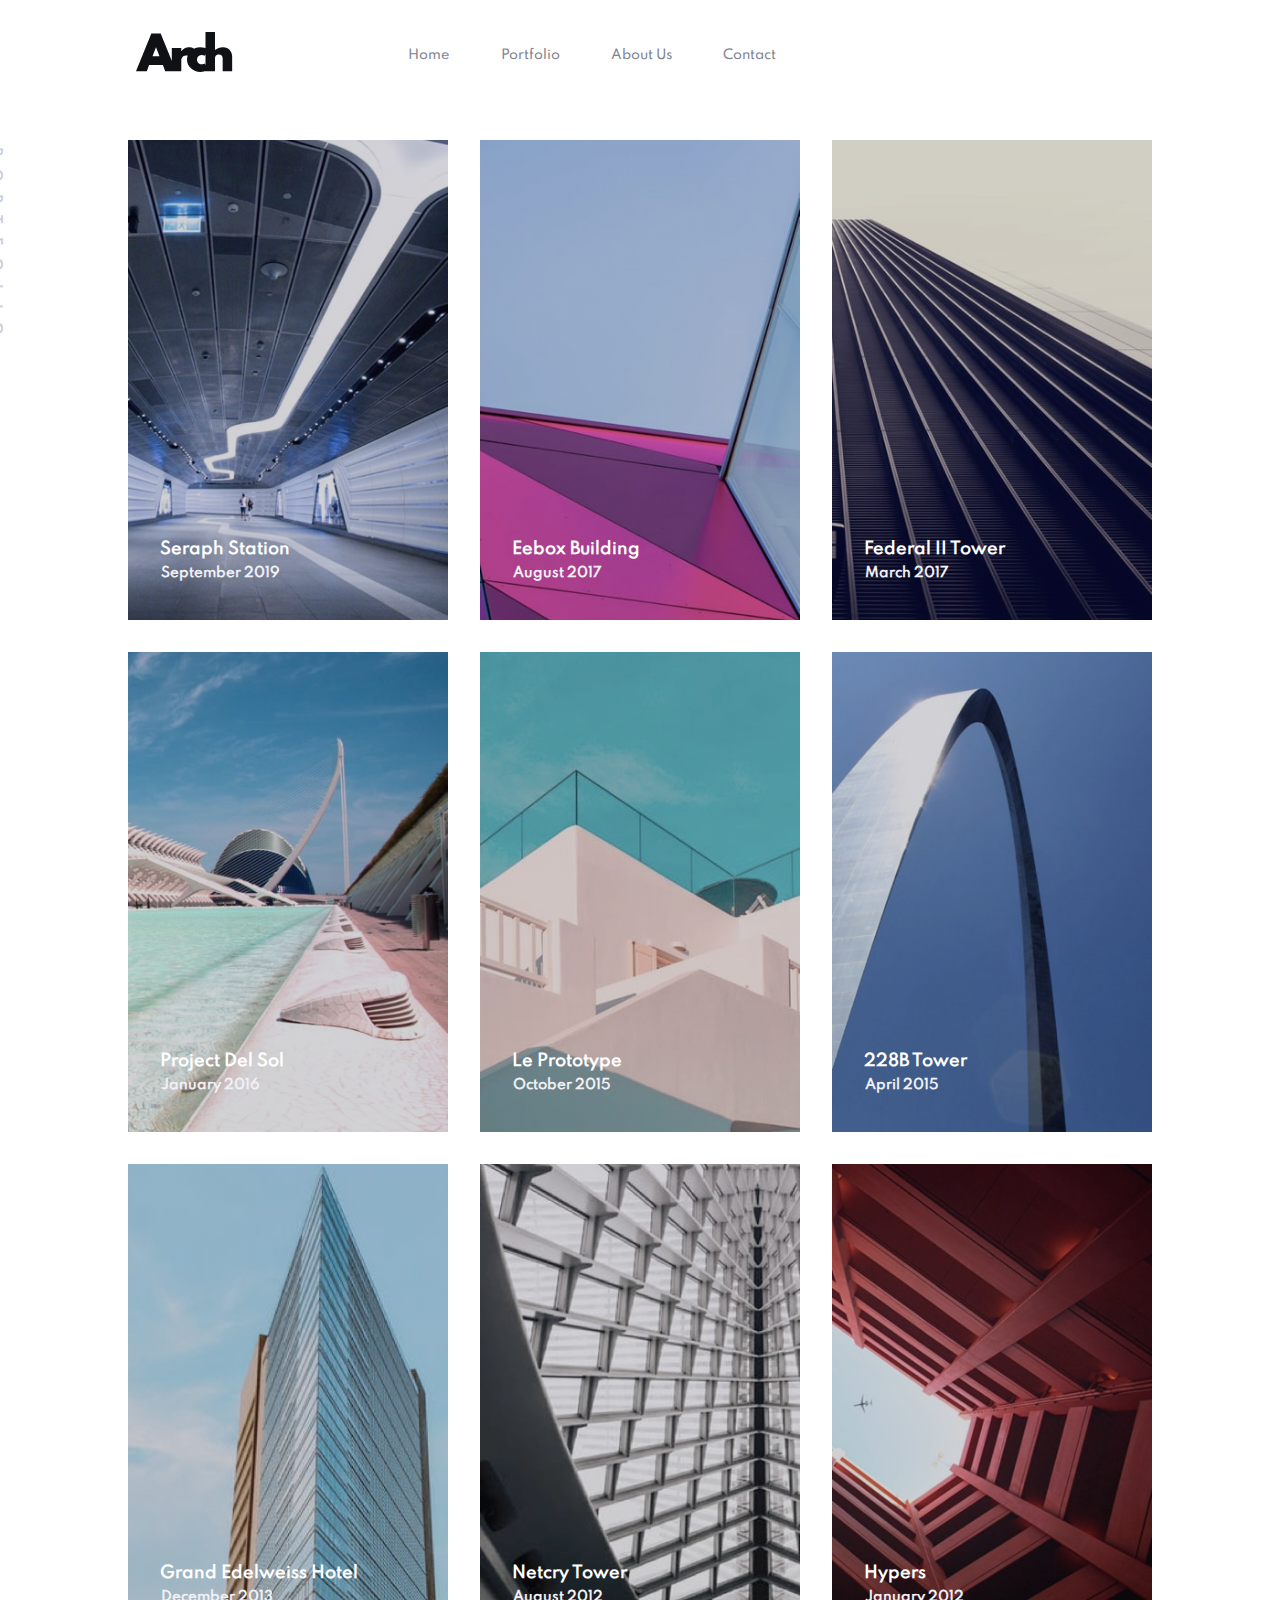
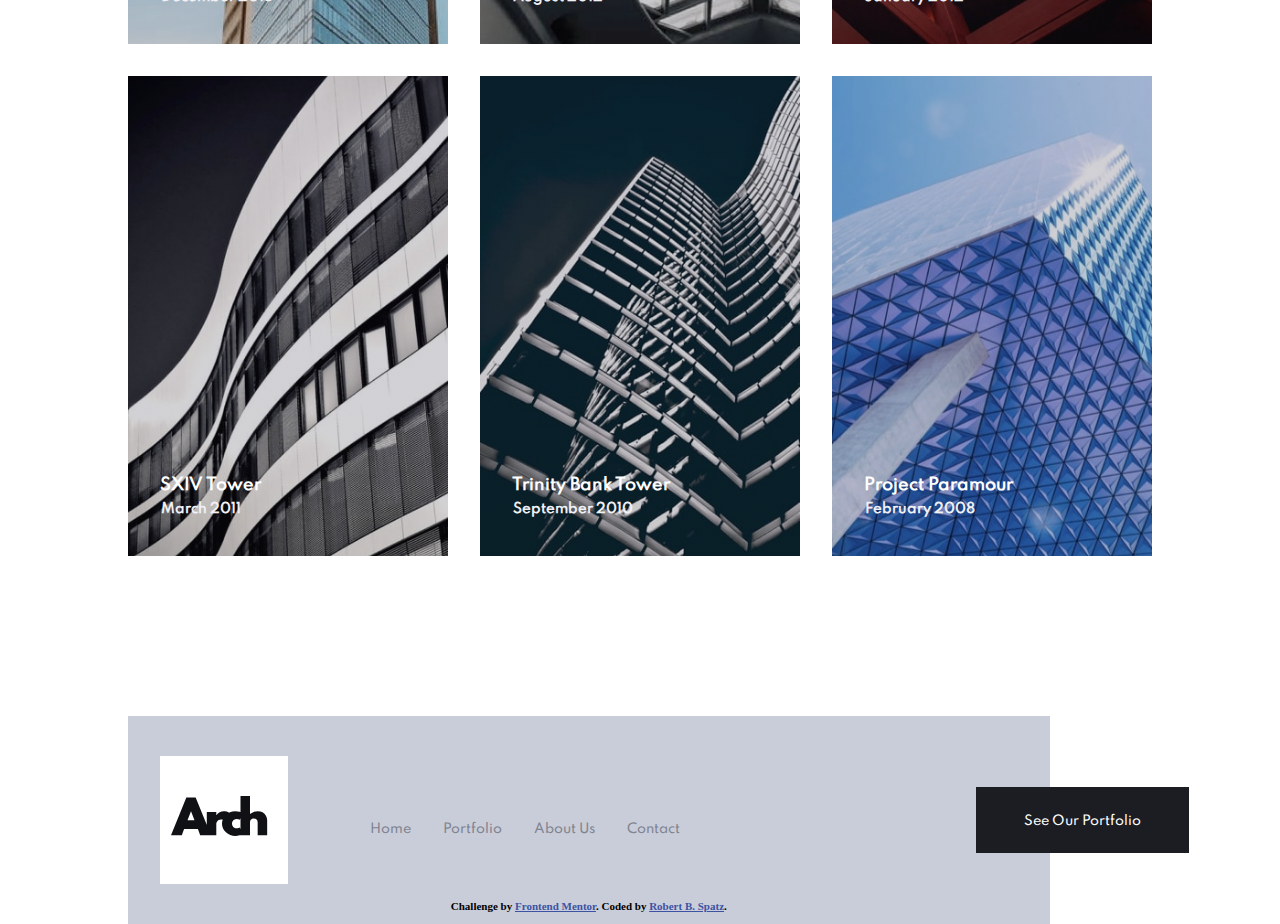
==== portfolio.html @ 7e360971 "add portfolio.html" ====
<!DOCTYPE html>
<html lang="en">
  <head>
    <meta charset="UTF-8" />
    <meta name="viewport" content="width=device-width, initial-scale=1.0" />
    <link rel="stylesheet" href="css/style.css" />
    <link
      rel="icon"
      type="image/png"
      sizes="32x32"
      href="./assets/favicon-32x32.png"
    />
    
    <title>Frontend Mentor | Arch Studio Website Challenge</title>
  </head>
  <body>
    <div class="container">
      <div class="flex">

        <navigation class="main-nav" id="main-nav">
          <div class="nav-header">         
  
            <img src="assets/logo.svg" />

            <button class="hamburger" id="hamburger">
              <img class= "close" 
              src="assets/icons/icon-hamburger.svg" alt="open" />
              <img class="open" src="./assets/icons/icon-close.svg" alt="close" />
            </button>
          </div>

          <ul class="show" id="menu">
            <li><a href="index.html">Home</a></li>
            <li><a href="portfolio.html">Portfolio</a></li>
            <li><a href="#">About Us</a></li>
            <li><a href="#">Contact</a></li>
          </ul>        
      </div>
      <!-- END Flex -->
    </div>
    <!-- END Container -->
  </navigation>

      <!-- END Flex -->
    </div>
    <!-- END Container -->

    <div class="rotate-portfolio">
      <h4>Portfolio</h4>
    </div> 
    
    <!-- Positioned vertically on left side -->
    <section class="portfolio-section-1">
      <div class="container">
        <div class="flex">
          <div class="portfolio-card-1">
            <h4>Seraph Station</h4>
            <h5>September 2019</h5>
          </div>
          <div class="portfolio-card-2">
            <h4>Eebox Building</h4>
            <h5>August 2017</h5>
          </div>
          <div class="portfolio-card-3">
            <h4>Federal II Tower</h4>
            <h5>March 2017</h5>
          </div>
        </div>
        <!-- END Flex -->
      </div>
      <!-- END Container -->
    </section>
    <!-- END Portfolio Section 1 -->
    <section class="portfolio-section-2">
      <div class="container">
        <div class="flex">
          <div class="portfolio-card-4">
            <h4>Project Del Sol</h4>
            <h5>January 2016</h5>
          </div>
          <div class="portfolio-card-5">
            <h4>Le Prototype</h4>
            <h5>October 2015</h5>
          </div>
          <div class="portfolio-card-6">
            <h4>228B Tower</h4>
            <h5>April 2015</h5>
          </div>
        </div>
        <!-- END Flex -->
      </div>
      <!-- END Container -->
    </section>
    <!-- END Portfolio Section 2 -->

    <section class="portfolio-section-3">
      <div class="container">
        <div class="flex">
          <div class="portfolio-card-7">
            <h4>Grand Edelweiss Hotel</h4>
            <h5>December 2013</h5>
          </div>
          <div class="portfolio-card-8">
            <h4>Netcry Tower</h4>
            <h5>August 2012</h5>
          </div>
          <div class="portfolio-card-9">
            <h4>Hypers</h4>
            <h5>January 2012</h5>
          </div>
        </div>
        <!-- END Flex -->
      </div>
      <!-- END Container -->
    </section>
    <!-- END Portfolio Section 3 -->

    <section class="portfolio-section-4">
      <div class="container">
        <div class="flex">
          <div class="portfolio-card-10">
            <h4>SXIV Tower</h4>
            <h5>March 2011</h5>
          </div>
          <div class="portfolio-card-11">
            <h4>Trinity Bank Tower</h4>
            <h5>September 2010</h5>
          </div>
          <div class="portfolio-card-12">
            <h4>Project Paramour</h4>
            <h5>February 2008</h5>
          </div>
        </div>
        <!-- END Flex -->
      </div>
      <!-- END Container -->
    </section>
    <!-- END Portfolio Section 4 -->

    <footer class="footer-portfolio">
      <div class="container">
        <div class="flex">
          
          <navigation class="footer-portfolio-nav">
            <div class="logo">
              <img src="assets/logo.svg" />
            </div>

            <ul>
              <li><a href="index.html">Home</a></li>
              <li><a href="portfolio.html">Portfolio</a></li>
              <li><a href="#">About Us</a></li>
              <li><a href="#">Contact</a></li>
            </ul>

            <div class="portfolio-btn">
              <a href="portfolio.html">See Our Portfolio</a>
            </div>
          </navigation>
        </div>
      </div>

      <div class="attribution">
        <h4>Challenge by <a href="https://www.frontendmentor.io?ref=challenge" target="_blank"
          >Frontend Mentor</a>. Coded by <a href="https://www.linkedin.com/in/robertbspatz/" target="_blank"
          >Robert B. Spatz</a>.</h4>
      </div>

    </footer>

    <script src="js/script.js"></script>
  </body>
</html>
---- css/style.css ----
* {
  box-sizing: border-box;
  margin: 0;
  padding: 0;
}

:root {
  --very-dark-blue: hsl(225, 13%, 12%);
  --dark-grey: hsl(226, 6%, 40%);
  --medium-grey: hsl(223, 7%, 53%);
  --light-grey: hsl(225, 17%, 82%);
  --very-light-grey: hsl(230, 21%, 95%);
  --red: hsl(0, 68%, 61%);
}

/* Fonts */
@font-face {
  font-family: 'Spartan-Medium';
  src: url('../fonts/Spartan/Spartan-Medium.ttf');
  format: 'true-type';
}

@font-face {
  font-family: 'Spartan-Bold';
  src: url('../fonts/Spartan/Spartan-Bold.ttf');
  format: 'true-type';
}

/* Base Styles */
h1 {
  font-family: 'Spartan-Medium';
  color: #fff;
  font-size: 3.5em;
  letter-spacing: -0.075rem;
}

h2 {
  font-family: 'Spartan-Bold';
}

h3 {
  font-family: 'Spartan-Medium';
  font-size: 2.5em;
}

p {
  font-family: 'Spartan-Medium';
  font-size: 0.8rem;
  line-height: 1.5em;
}

/* Container */

/* Flex */
.flex {
  display: flex;
  align-items: center;
  justify-content: space-between;
}

/* Navigation */
.main-nav {
  display: flex;
  align-items: center;
  background-color: #fff;
  justify-content: space-between;
  width: 50%;
  margin: 2em 0 1em 8.5em;
}

.main-nav ul {
  display: flex;
}

.main-nav li {
  list-style-type: none;
}

.main-nav a {
  font-family: 'Spartan-Medium';
  font-size: 0.8em;
  text-decoration: none;
  color: var(--medium-grey);
  margin-left: 4em;
}

li a:hover {
  color: var(--very-dark-blue);
  transition: 0.5s ease;
}

.hamburger {
  display: none;
}

/* Rotate */
.rotate {
  transform: rotate(90deg);
  z-index: 100;
  position: absolute;
  top: 11em;
  left: 1em;
}

.rotate-portfolio {
  transform: rotate(90deg);
  z-index: 100;
  position: absolute;
  top: 15em;
  right: 74em;
}

.rotate h4,
.rotate-portfolio h4 {
  font-family: 'Spartan-Medium';
  font-size: 0.8em;
  letter-spacing: 1em;
  text-transform: uppercase;
  color: var(--light-grey);
}

/* Header */
/* forward & Back buttons */
.header {
  margin: 2em 0 2em 1em;
  height: 120vh;
  width: 80%;
}

.header p {
  color: #fff;
}

.header-1 {
  display: none;
}

img {
  filter: brightness(60%);
}

.Back,
.forward {
  cursor: pointer;
  position: absolute;
  top: 48%;
  width: auto;
  margin-top: 1em;
  padding: 17px;
  background-color: rgba(0, 0, 0, 0.8);
  color: grey;
  font-weight: bold;
  font-size: 19px;
  transition: 0.5s ease;
  border-radius: 0 5px 5px 0;
  user-select: none;
}

/* Place the "forward button" to the right */
.forward {
  right: 0;
  border-radius: 4px 0 0 4px;
}

.Back {
  right: 67.5em;
}

/* Slideshow container */
.slideshow-container {
  height: 60vh;
  margin: 0 0 0 6.5em;
}

.Containers {
  width: 70%;
  height: 60vh;
  display: block;
}

/* forward & Back buttons */
.Back,
.forward {
  cursor: pointer;
  position: absolute;
  top: 48%;
  width: 3%;
  margin-top: 23px;
  padding: 17px;
  color: var(--very-light-grey);
  font-weight: bold;
  font-size: 19px;
  transition: 0.4s ease;
  border-radius: 0 5px 5px 0;
  user-select: none;
}

/* Place the "forward button" to the right */
.forward {
  right: 1em;
  border-radius: 4px 0 0 4px;
}

/*when the user hovers,add a black background with some little opacity */
.Back:hover,
.forward:hover {
  background-color: rgba(0, 0, 0, 0.8);
  color: var(--medium-grey);
}

/* Caption Info */
.Info {
  color: #e3e3e3;
  font-size: 16px;
  padding: 10px 14px;
  position: absolute;
  bottom: 8em;
  left: 18em;
  text-align: left;
  padding: 8em 0 0 10em;
  width: 32%;
  margin: 0 0 0 2em;
  padding: 0;
}

.Info h1 {
  font-size: 4.25em;
}

/* Faint animation */
.fade {
  -webkit-animation-name: fade;
  -webkit-animation-duration: 1.4s;
  animation-name: fade;
  animation-duration: 1.4s;
}

@-webkit-keyframes fade {
  from {
    opacity: 0.5;
  }
  to {
    opacity: 2;
  }
}

@keyframes fade {
  from {
    opacity: 0.5;
  }
  to {
    opacity: 2;
  }
}

.portfolio-btn-header {
  background: var(--very-dark-blue);
  padding: 1em 2em;
  display: inline-block;
  margin: 3rem 0 0 0;
}

.portfolio-btn-header a {
  font-family: 'Spartan-Medium';
  font-size: 0.8em;
  color: #fff;
  text-decoration: none;
}

.portfolio-btn-header:hover,
.about-btn:hover,
.featured-btn:hover,
.portfolio-btn:hover {
  background-color: var(--dark-grey);
  transition: 0.5s ease;
}

/* Welcome Section */
.welcome-section {
  height: 70vh;
  width: 80%;
  margin: 0 auto;
}

.welcome-image {
  z-index: 0;
}

.welcome-content {
  width: 48%;
  padding: 0 0 0 2em;
  margin-left: 5em;
  z-index: 100;
}

.welcome-content h2 {
  font-family: 'Spartan-Medium';
  font-size: 10em;
  font-weight: 300;
  line-height: 0.7em;
  color: var(--very-light-grey);
  margin: 0;
}

.welcome-content h3 {
  font-size: 3em;
  margin: 0;
}

.welcome-content p {
  font-family: 'Spartan-Medium';
  width: 100%;
  font-size: 0.9rem;
  line-height: 1.75em;
  margin: 2em 0 0 0;
  color: var(--very-dark-grey);
}

.welcome-image {
  height: 90vh;
  width: 30%;
  background: url(../assets/home/desktop/image-welcome.jpg) no-repeat center
    center/cover;
  z-index: 0;
}

/* About Section */
.about-section {
  height: 30em;
  width: 80%;
  margin: 18em auto;
  margin-bottom: 5em;
  background: linear-gradient(rgba(28, 23, 51, 0.6), rgba(28, 25, 37, 0.6)),
    url(../assets/home/desktop/image-small-team.jpg) no-repeat center
      center/cover;
}

.about-content {
  width: 45%;
}

.about-content h2 {
  font-family: 'Spartan-Medium';
  font-size: 2.75em;
  letter-spacing: -0.05em;
  color: var(--very-light-grey);
  padding: 3em 0 0 4em;
}

.about-btn {
  background: var(--very-dark-blue);
  padding: 1em 2em;
  display: inline-block;
  margin: 2rem 0 0 11.25em;
}

.about-btn a {
  font-family: 'Spartan-Medium';
  font-size: 0.8em;
  color: #fff;
  text-decoration: none;
}

/* Featured Section */
.featured-section {
  height: 90vh;
  width: 80%;
  margin: 10em auto;
}

.featured-mast {
  display: flex;
  align-items: center;
  margin-bottom: 2em;
}

.featured-section h3 {
  margin: 0;
}

.featured-btn {
  background: var(--very-dark-blue);
  padding: 1em 2.5em;
  display: inline-block;
  margin: 0 0 0 47em;
}

.featured-btn a {
  font-family: 'Spartan-Medium';
  font-size: 0.7em;
  color: #fff;
  text-decoration: none;
}

.featured-cards {
  display: flex;
}

.featured-card-1,
.featured-card-2,
.featured-card-3 {
  height: 30em;
  width: 21em;
  margin-right: 2em;
}

.featured-card-1 h3,
.featured-card-2 h3,
.featured-card-3 h3 {
  font-size: 9em;
  color: #fff;
  opacity: 0.5;
}

.featured-card-1:hover,
.featured-card-2:hover,
.featured-card-3:hover {
  opacity: 75%;
  transition: 0.5s ease;
}

.featured-card-1 h4,
.featured-card-2 h4,
.featured-card-3 h4 {
  font-family: 'Spartan-Medium';
  font-size: 0.8em;
  color: #fff;
  margin: 16em 0 0 2.5em;
}

.featured-card-1 h5 a,
.featured-card-2 h5 a,
.featured-card-3 h5 a {
  font-family: 'Spartan-Medium';
  font-size: 0.7em;
  color: var(--very-light-grey);
  text-decoration: none;
  margin: 0 0 0 3.5em;
}

.featured-card-1 {
  background: linear-gradient(rgba(28, 23, 51, 0.2), rgba(28, 25, 37, 0.2)),
    url(../assets/portfolio/desktop/image-del-sol.jpg) no-repeat center
      center/cover;
}

.featured-card-2 {
  background: linear-gradient(rgba(28, 23, 51, 0.6), rgba(28, 25, 37, 0.6)),
    url(../assets/portfolio/desktop/image-228b.jpg) no-repeat center
      center/cover;
}

.featured-card-3 {
  background: linear-gradient(rgba(28, 23, 51, 0.6), rgba(28, 25, 37, 0.3)),
    url(../assets/portfolio/desktop/image-prototype.jpg) no-repeat center
      center/cover;
}

/* Footer */
.footer-home,
.footer-portfolio,
.footer-about {
  background-color: var(--light-grey);
  height: 13em;
  width: 72%;
  padding: 2.5em 0;
  margin: 0 8em;
}

.footer-home .logo,
.footer-portfolio .logo,
.footer-about .logo {
  background: #fff;
  height: 8em;
  width: 8em;
  padding: 2.5em 0.7em;
  z-index: 100;
}

.footer-home-nav,
.footer-portfolio-nav,
.footer-about-nav {
  display: flex;
  justify-content: space-between;
  width: 100%;
  margin: 0 0 1em 2em;
  align-items: center;
}

.footer-home-nav ul,
.footer-portfolio-nav ul,
.footer-about-nav ul {
  display: flex;
  align-items: center;
  width: 80%;
}

.footer-home-nav li,
.footer-portfolio-nav li,
.footer-about-nav li {
  list-style-type: none;
  margin: 2em 0 1em 2em;
}

.footer-home-nav a,
.footer-portfolio-nav a,
.footer-about-nav a {
  font-family: 'Spartan-Medium';
  font-size: 0.8em;
  text-decoration: none;
  color: var(--medium-grey);
}

.portfolio-btn {
  background: var(--very-dark-blue);
  padding: 1.5em 3em;
  display: inline-block;
  position: absolute;
  margin: 0 0 0 51em;
}

.portfolio-btn a {
  font-family: 'Spartan-Medium';
  font-size: 0.8em;
  text-decoration: none;
  color: #fff;
}

/* Portfolio.html Page */
/* Portfolio Section */
.portfolio-section-1,
.portfolio-section-2,
.portfolio-section-3,
.portfolio-section-4 {
  height: 25em;
  width: 85%;
  margin: 0 auto;
  margin-left: 8em;
  margin-bottom: 7em;
  padding-right: 2em;
}

.portfolio-section-4 {
  margin-bottom: 18em;
}

.portfolio-card-1,
.portfolio-card-2,
.portfolio-card-3,
.portfolio-card-4,
.portfolio-card-5,
.portfolio-card-6,
.portfolio-card-7,
.portfolio-card-8,
.portfolio-card-9,
.portfolio-card-10,
.portfolio-card-11,
.portfolio-card-12 {
  height: 30em;
  width: 27em;
  margin: 3em 0 3em 0;
  margin-right: 2em;
}

.portfolio-card-1 h4,
.portfolio-card-2 h4,
.portfolio-card-3 h4,
.portfolio-card-4 h4,
.portfolio-card-5 h4,
.portfolio-card-6 h4,
.portfolio-card-7 h4,
.portfolio-card-8 h4,
.portfolio-card-9 h4,
.portfolio-card-10 h4,
.portfolio-card-11 h4,
.portfolio-card-12 h4 {
  font-family: 'Spartan-Medium';
  color: #fff;
  margin: 25em 0 0 2em;
}

.portfolio-card-1 h5,
.portfolio-card-2 h5,
.portfolio-card-3 h5,
.portfolio-card-4 h5,
.portfolio-card-5 h5,
.portfolio-card-6 h5,
.portfolio-card-7 h5,
.portfolio-card-8 h5,
.portfolio-card-9 h5,
.portfolio-card-10 h5,
.portfolio-card-11 h5,
.portfolio-card-12 h5 {
  font-family: 'Spartan-Medium';
  color: var(--very-light-grey);
  margin: 0.5em 2.5em;
}

.portfolio-card-1 {
  background: linear-gradient(rgba(28, 23, 51, 0.2), rgba(28, 25, 37, 0.2)),
    url(../assets/portfolio/desktop/image-seraph.jpg) no-repeat center
      center/cover;
}

.portfolio-card-2 {
  background: linear-gradient(rgba(28, 23, 51, 0.2), rgba(28, 25, 37, 0.2)),
    url(../assets/portfolio/desktop/image-eebox.jpg) no-repeat center
      center/cover;
}

.portfolio-card-3 {
  background: linear-gradient(rgba(28, 23, 51, 0.2), rgba(28, 25, 37, 0.2)),
    url(../assets/portfolio/desktop/image-federal.jpg) no-repeat center
      center/cover;
}

.portfolio-card-4 {
  background: linear-gradient(rgba(28, 23, 51, 0.2), rgba(28, 25, 37, 0.2)),
    url(../assets/portfolio/desktop/image-del-sol.jpg) no-repeat center
      center/cover;
}

.portfolio-card-5 {
  background: linear-gradient(rgba(28, 23, 51, 0.2), rgba(28, 25, 37, 0.2)),
    url(../assets/portfolio/desktop/image-prototype.jpg) no-repeat center
      center/cover;
}

.portfolio-card-6 {
  background: linear-gradient(rgba(28, 23, 51, 0.2), rgba(28, 25, 37, 0.2)),
    url(../assets/portfolio/desktop/image-228b.jpg) no-repeat center
      center/cover;
}

.portfolio-card-7 {
  background: linear-gradient(rgba(28, 23, 51, 0.2), rgba(28, 25, 37, 0.2)),
    url(../assets/portfolio/desktop/image-edelweiss.jpg) no-repeat center
      center/cover;
}

.portfolio-card-8 {
  background: linear-gradient(rgba(28, 23, 51, 0.2), rgba(28, 25, 37, 0.2)),
    url(../assets/portfolio/desktop/image-netcry.jpg) no-repeat center
      center/cover;
}

.portfolio-card-9 {
  background: linear-gradient(rgba(28, 23, 51, 0.2), rgba(28, 25, 37, 0.2)),
    url(../assets/portfolio/desktop/image-hypers.jpg) no-repeat center
      center/cover;
}

.portfolio-card-10 {
  background: linear-gradient(rgba(28, 23, 51, 0.2), rgba(28, 25, 37, 0.2)),
    url(../assets/portfolio/desktop/image-sxiv.jpg) no-repeat center
      center/cover;
}

.portfolio-card-11 {
  background: linear-gradient(rgba(28, 23, 51, 0.2), rgba(28, 25, 37, 0.2)),
    url(../assets/portfolio/desktop/image-trinity.jpg) no-repeat center
      center/cover;
}

.portfolio-card-12 {
  background: linear-gradient(rgba(28, 23, 51, 0.2), rgba(28, 25, 37, 0.2)),
    url(../assets/portfolio/desktop/image-paramour.jpg) no-repeat center
      center/cover;
}

/* About.html Page */
/* About Team Section */
.about-team-section {
  height: 140vh;
  width: 80%;
  margin: 0 0 0 3em;
}

.about-team-content {
  width: 48%;
  height: 100vh;
  padding: 0 0 0 2em;
  margin-left: -8em;
  margin-top: 15em;
  background: #fff;
  z-index: 100;
}

.about-team-content h1 {
  font-family: 'Spartan-Medium';
  font-size: 10em;
  font-weight: 300;
  line-height: 0.7em;
  color: var(--very-light-grey);
  margin: 0 0 1em 0;
}

.about-team-content h3 {
  margin: 0 0 0 2em;
}

.about-team-content p {
  font-family: 'Spartan-Medium';
  color: var(--very-dark-blue);
  width: 100%;
  font-size: 0.9rem;
  line-height: 1.75em;
  margin: 3em 0 0 6em;
}

.about-team-image {
  height: 120vh;
  width: 60%;
  background: linear-gradient(rgba(28, 23, 51, 0.4), rgba(28, 25, 37, 0.4)),
    url(../assets/about/desktop/image-hero.jpg) no-repeat center center/cover;
  margin-left: 4em;
  z-index: 0;
}

/* Heritage Section */
.heritage-section {
  height: 120vh;
  width: 80%;
  margin: 0 0 0 7em;
}

.heritage-content {
  width: 40%;
  height: 90vh;
  padding: 0;
  margin-left: -8em;
  margin-top: 15em;
  z-index: 100;
}

.heritage-content h3 {
  margin: 0 0 1em 3em;
  width: 50%;
}

.heritage-content p {
  font-family: 'Spartan-Medium';
  color: var(--very-dark-blue);
  width: 100%;
  font-size: 0.9rem;
  line-height: 2em;
  margin: 0 0 2em 8rem;
}

.heritage-image {
  height: 90vh;
  width: 50%;
  margin: 0;
  background: linear-gradient(rgba(28, 23, 51, 0.2), rgba(28, 25, 37, 0.2)),
    url(../assets/about/desktop/image-heritage.jpg) no-repeat center
      center/cover;
  z-index: 0;
}

/* Leaders Section */
.leaders-section {
  height: 150vh;
  width: 80%;
  margin: 0 auto;
  margin-bottom: 5em;
}

.leaders-section h4 {
  font-family: 'Spartan-Medium';
  font-weight: 400;
  color: var(--very-dark-grey);
  margin: 21.5em 0 0 0;
}

.leaders-section h5 {
  font-family: 'Spartan-Medium';
  font-size: 0.8em;
  font-weight: 300;
  color: var(--dark-grey);
  margin: 0.5em 0 0 0;
}

.leaders-heading {
  height: 150vh;
  width: 20%;
  padding: 8em 0 0 2em;
}

.leaders-image-row-1 {
  display: flex;
}

.leaders-image-row-2 {
  display: flex;
}

.leaders-image-1,
.leaders-image-2,
.leaders-image-3,
.leaders-image-4 {
  height: 20em;
  width: 20em;
  margin: 3em 0 3em 0;
  margin-right: 2em;
}

.leaders-image-1:hover,
.leaders-image-2:hover,
.leaders-image-3:hover,
.leaders-image-4:hover {
  filter: brightness(40%);
  transition: 0.5s ease;
}

.leaders-image-1 {
  background: url(../assets/about/desktop/avatar-jake.jpg) no-repeat center
    center/cover;
  filter: brightness(90%);
}

.leaders-image-2 {
  background: url(../assets/about/desktop/avatar-thompson.jpg) no-repeat center
    center/cover;
  filter: brightness(90%);
}

.leaders-image-3 {
  background: url(../assets/about/desktop/avatar-jackson.jpg) no-repeat center
    center/cover;
  filter: brightness(90%);
}

.leaders-image-4 {
  background: url(../assets/about/desktop/avatar-maria.jpg) no-repeat center
    center/cover;
  filter: brightness(90%);
}

/* Attribution */
.attribution {
  font-size: 11px;
  text-align: center;
}

.attribution a {
  color: hsl(228, 45%, 44%);
}

/* Mobile Design */
@media screen and (max-width: 760px) {
  .flex {
    flex-direction: column;
  }

  /* Navigation */
  .main-nav {
    flex-direction: column;
    width: 100%;
    position: fixed;
    top: 0;
    left: 0;
    z-index: 100;
    height: 15vh;
    /* height: 40vh; */
    margin: 0;
    padding-top: 1em;
  }

  .main-nav a {
    color: #fff;
    padding-bottom: 2em;
  }

  .main-nav ul li {
    font-size: 1.25em;
    margin-bottom: 1.5em;
  }

  .main-nav ul.show {
    flex-direction: column;
    position: fixed;
    top: 4em;
    left: 0;
    text-align: left;
    line-height: 2.5em;
    width: 100vw;
    height: calc(100vh - 4em);
    z-index: 100;
    margin: 0;
    padding: 4em 0;
    background: var(--very-dark-blue);
    opacity: 0.9;
  }

  .main-nav .hamburger {
    background-color: transparent;
    border: 0;
    cursor: pointer;
  }

  .main-nav .hamburger:focus {
    outline: none;
  }

  .main-nav .hamburger .close {
    display: none;
  }

  .main-nav .hamburger.show .open {
    display: none;
  }

  .main-nav .hamburger.show .close {
    display: block;
  }

  .nav-header {
    display: flex;
    align-items: center;
    padding: 1em 0;
    margin-bottom: 0;
    margin-left: 0;
    height: 0;
    width: 75%;
  }

  .hamburger {
    display: inline-block;
    width: 50%;
    margin-left: 12.5em;
  }

  /* Rotate */
  .rotate {
    display: none;
  }

  .rotate-portfolio {
    display: none;
  }

  /* Index.html */
  /* Mobile Header */
  .header {
    display: none;
  }

  .header-1 {
    display: block;
    width: 100%;
    height: 35em;
    padding: 5em 0 0 0;
    background: linear-gradient(rgba(34, 32, 44, 0.3), rgba(28, 25, 37, 0.3)),
      url(../assets/home/mobile/image-hero-paramour.jpg) no-repeat center
        center/cover;
  }

  .header-content {
    width: 95%;
    padding: 4em 0 0 2em;
  }

  .header-content p {
    color: #fff;
  }

  h1 {
    font-size: 2.75rem;
    margin-bottom: 0.5em;
  }

  .header p {
    font-size: 1em;
    line-height: 2em;
  }

  /* Welcome Section */
  .welcome-section {
    display: flex;
    flex-direction: column;
  }

  .welcome-content {
    display: flex;
    flex-direction: column;
    width: 100%;
    margin: 0;
    padding: 0;
  }

  .welcome-content h2 {
    display: none;
  }

  .welcome-content h3 {
    font-size: 1.75em;
    width: 90%;
    margin: 1em auto;
  }

  .welcome-section {
    margin-top: 7em;
  }
  .welcome-image {
    display: none;
  }

  .welcome-content p {
    font-size: 0.7em;
    width: 88%;
    margin: 0 auto;
    line-height: 2em;
    margin-bottom: 1.5em;
  }

  /* About Section */
  .about-section {
    height: 30em;
    width: 100%;
    margin-top: 7em;
    background: linear-gradient(rgba(63, 63, 63, 0.6), rgba(28, 25, 37, 0.6)),
      url(../assets/home/mobile/image-small-team.jpg) no-repeat center
        center/cover;
  }

  .about-content {
    width: 100%;
  }

  .about-content h2 {
    font-family: 'Spartan-Medium';
    font-weight: 400;
    font-size: 2.5em;
    width: 90%;
    letter-spacing: -0.05em;
    color: var(--very-light-grey);
    padding: 4em 0 0 1em;
  }

  .about-btn {
    background: var(--very-dark-blue);
    padding: 1.5em 3em;
    display: inline-block;
    margin: 2rem 0 0 2.5em;
  }

  .about-btn a {
    font-family: 'Spartan-Medium';
    font-size: 0.8em;
    color: #fff;
    text-decoration: none;
  }
  /* Featured Section */

  .featured-section {
    height: 50vh;
    width: 100%;
    margin: 5em auto;
    margin-bottom: 50em;
  }

  .featured-mast {
    flex-direction: column;
  }

  .featured-mast h3 {
    font-size: 2em;
    text-align: left;
    margin-left: 0;
  }

  .featured-btn {
    position: absolute;
    top: 171em;
    width: 65%;
    margin: 0;
    padding: 1em 6.2em;
  }

  .featured-cards {
    flex-direction: column;
  }

  .featured-card-1 {
    background: linear-gradient(rgba(28, 23, 51, 0.2), rgba(28, 25, 37, 0.2)),
      url(../assets/portfolio/mobile/image-del-sol.jpg) no-repeat center
        center/cover;
  }

  .featured-card-2 {
    background: linear-gradient(rgba(28, 23, 51, 0.6), rgba(28, 25, 37, 0.6)),
      url(../assets/portfolio/mobile/image-228b.jpg) no-repeat center
        center/cover;
  }

  .featured-card-3 {
    background: linear-gradient(rgba(28, 23, 51, 0.6), rgba(28, 25, 37, 0.3)),
      url(../assets/portfolio/mobile/image-prototype.jpg) no-repeat center
        center/cover;
  }

  .featured-card-1,
  .featured-card-2,
  .featured-card-3 {
    height: 16em;
    margin: 0 auto;
    margin-bottom: 2em;
  }

  .featured-card-1 h3,
  .featured-card-2 h3,
  .featured-card-3 h3 {
    opacity: 0;
  }

  .featured-card-1 h4,
  .featured-card-2 h4,
  .featured-card-3 h4 {
    margin: 0 1em;
    opacity: 1;
  }

  .featured-card-1 h5 a,
  .featured-card-2 h5 a,
  .featured-card-3 h5 a {
    margin: 0 1.15em;
    opacity: 1;
  }

  /* Footer */
  /* Home Page Footer */

  .footer-home,
  .footer-portfolio,
  .footer-about {
    width: 100%;
    margin: 5em 0 0 0;
    height: 70vh;
  }

  .footer-home .logo {
    background: var(--medium-grey);
    position: absolute;
    top: 180em;
    left: 33%;
  }

  .footer-portfolio .logo {
    background: var(--medium-grey);
    position: absolute;
    top: 200em;
    left: 33%;
  }

  .footer-home-nav,
  .footer-portfolio-nav,
  .footer-about-nav {
    display: flex;
    flex-direction: column;
    margin: 3em 25em;
    width: 50%;
    align-items: center;
  }

  .footer-home-nav a,
  .footer-portfolio-nav a,
  .footer-about-nav a {
    font-family: 'Spartan-Medium';
    text-decoration: none;
    color: var(--medium-grey);
  }

  .footer-home-nav ul,
  .footer-portfolio-nav ul,
  .footer-about-nav ul {
    flex-direction: column;
    margin: 0 auto;
  }

  .footer-home-nav li,
  .footer-portfolio-nav li,
  .footer-about-nav li {
    margin: 1em auto;
    margin-bottom: 2em;
    list-style-type: none;
  }

  .portfolio-btn {
    background: var(--very-dark-blue);
    padding: 1em 2em;
    display: inline-block;
    margin: 13rem 0 0 0;
  }

  .portfolio-btn a {
    font-family: 'Spartan-Medium';
    font-size: 0.8em;
    color: #fff;
    text-decoration: none;
  }
}

/* Portfolio.html Page */
@media screen and (max-width: 760px) {
  /* Portfolio Section */
  .portfolio-section-1,
  .portfolio-section-2,
  .portfolio-section-3,
  .portfolio-section-4 {
    height: 48em;
    width: 85%;
    margin: 0 auto;
    margin-left: 2em;
    margin-bottom: 0;
    padding-right: 0;
  }

  .portfolio-section-1 {
    margin-top: 6em;
  }

  .portfolio-card-1,
  .portfolio-card-2,
  .portfolio-card-3,
  .portfolio-card-4,
  .portfolio-card-5,
  .portfolio-card-6,
  .portfolio-card-7,
  .portfolio-card-8,
  .portfolio-card-9,
  .portfolio-card-10,
  .portfolio-card-11,
  .portfolio-card-12 {
    width: 90%;
    height: 14em;
    margin: 0 auto;
    margin-bottom: 2em;
    background: lightblue;
  }

  .portfolio-card-1 h4,
  .portfolio-card-2 h4,
  .portfolio-card-3 h4,
  .portfolio-card-4 h4,
  .portfolio-card-5 h4,
  .portfolio-card-6 h4,
  .portfolio-card-7 h4,
  .portfolio-card-8 h4,
  .portfolio-card-9 h4,
  .portfolio-card-10 h4,
  .portfolio-card-11 h4,
  .portfolio-card-12 h4 {
    font-size: 0.8em;
    color: #fff;
    margin: 13em 0 0 1.5em;
  }

  .portfolio-card-1 h5,
  .portfolio-card-2 h5,
  .portfolio-card-3 h5,
  .portfolio-card-4 h5,
  .portfolio-card-5 h5,
  .portfolio-card-6 h5,
  .portfolio-card-7 h5,
  .portfolio-card-8 h5,
  .portfolio-card-9 h5,
  .portfolio-card-10 h5,
  .portfolio-card-11 h5,
  .portfolio-card-12 h5 {
    font-size: 0.5em;
    color: #fff;
    margin: 1em 0 0 2.5em;
  }

  .portfolio-card-1 {
    background: linear-gradient(rgba(28, 23, 51, 0.2), rgba(28, 25, 37, 0.2)),
      url(../assets/portfolio/mobile/image-seraph.jpg) no-repeat center
        center/cover;
  }

  .portfolio-card-2 {
    background: linear-gradient(rgba(28, 23, 51, 0.2), rgba(28, 25, 37, 0.2)),
      url(../assets/portfolio/mobile/image-eebox.jpg) no-repeat center
        center/cover;
  }

  .portfolio-card-3 {
    background: linear-gradient(rgba(28, 23, 51, 0.2), rgba(28, 25, 37, 0.2)),
      url(../assets/portfolio/mobile/image-federal.jpg) no-repeat center
        center/cover;
  }

  .portfolio-card-4 {
    background: linear-gradient(rgba(28, 23, 51, 0.2), rgba(28, 25, 37, 0.2)),
      url(../assets/portfolio/mobile/image-del-sol.jpg) no-repeat center
        center/cover;
  }

  .portfolio-card-5 {
    background: linear-gradient(rgba(28, 23, 51, 0.2), rgba(28, 25, 37, 0.2)),
      url(../assets/portfolio/mobile/image-prototype.jpg) no-repeat center
        center/cover;
  }

  .portfolio-card-6 {
    background: linear-gradient(rgba(28, 23, 51, 0.2), rgba(28, 25, 37, 0.2)),
      url(../assets/portfolio/mobile/image-228b.jpg) no-repeat center
        center/cover;
  }

  .portfolio-card-7 {
    background: linear-gradient(rgba(28, 23, 51, 0.2), rgba(28, 25, 37, 0.2)),
      url(../assets/portfolio/mobile/image-edelweiss.jpg) no-repeat center
        center/cover;
  }

  .portfolio-card-8 {
    background: linear-gradient(rgba(28, 23, 51, 0.2), rgba(28, 25, 37, 0.2)),
      url(../assets/portfolio/mobile/image-netcry.jpg) no-repeat center
        center/cover;
  }

  .portfolio-card-9 {
    background: linear-gradient(rgba(28, 23, 51, 0.2), rgba(28, 25, 37, 0.2)),
      url(../assets/portfolio/mobile/image-hypers.jpg) no-repeat center
        center/cover;
  }

  .portfolio-card-10 {
    background: linear-gradient(rgba(28, 23, 51, 0.2), rgba(28, 25, 37, 0.2)),
      url(../assets/portfolio/mobile/image-sxiv.jpg) no-repeat center
        center/cover;
  }

  .portfolio-card-11 {
    background: linear-gradient(rgba(28, 23, 51, 0.2), rgba(28, 25, 37, 0.2)),
      url(../assets/portfolio/mobile/image-trinity.jpg) no-repeat center
        center/cover;
  }

  .portfolio-card-12 {
    background: linear-gradient(rgba(28, 23, 51, 0.2), rgba(28, 25, 37, 0.2)),
      url(../assets/portfolio/mobile/image-paramour.jpg) no-repeat center
        center/cover;
  }
}

/* About.html Page */
@media screen and (max-width: 760px) {
  .about-team-section {
    height: 70vh;
    width: 100%;
    margin: 0 auto;
    margin-bottom: 50em;
  }

  .about-team-content h1 {
    display: none;
  }

  /* Leaders Section */
  .leaders-section {
    flex-direction: column;
    height: 200vh;
    width: 100%;
    margin: 0 auto;
    margin-bottom: 100em;
  }

  .leaders-section h4 {
    font-family: 'Spartan-Medium';
    font-weight: 400;
    color: var(--very-dark-grey);
    margin: 21.5em 0 0 0;
  }

  .leaders-section h5 {
    font-family: 'Spartan-Medium';
    font-size: 0.8em;
    font-weight: 300;
    color: var(--dark-grey);
    margin: 0.5em 0 0 0;
  }

  .leaders-heading {
    width: 20%;
    padding: 8em 0 0 2em;
  }

  .leaders-image-row-1 {
    flex-direction: column;
    width: 100%;
  }

  .leaders-image-row-2 {
    flex-direction: column;
  }

  .leaders-image-1,
  .leaders-image-2,
  .leaders-image-3,
  .leaders-image-4 {
    height: 20em;
    margin: 3em auto;
  }

  .leaders-image-1 {
    background: url(../assets/about/desktop/avatar-jake.jpg) no-repeat center
      center/cover;
    filter: brightness(90%);
  }

  .leaders-image-2 {
    background: url(../assets/about/desktop/avatar-thompson.jpg) no-repeat
      center center/cover;
    filter: brightness(90%);
  }

  .leaders-image-3 {
    background: url(../assets/about/desktop/avatar-jackson.jpg) no-repeat center
      center/cover;
    filter: brightness(90%);
  }

  .leaders-image-4 {
    background: url(../assets/about/desktop/avatar-maria.jpg) no-repeat center
      center/cover;
    filter: brightness(90%);
  }

  /* Attribution */
  .attribution {
    margin-top: 5em;
  }
}
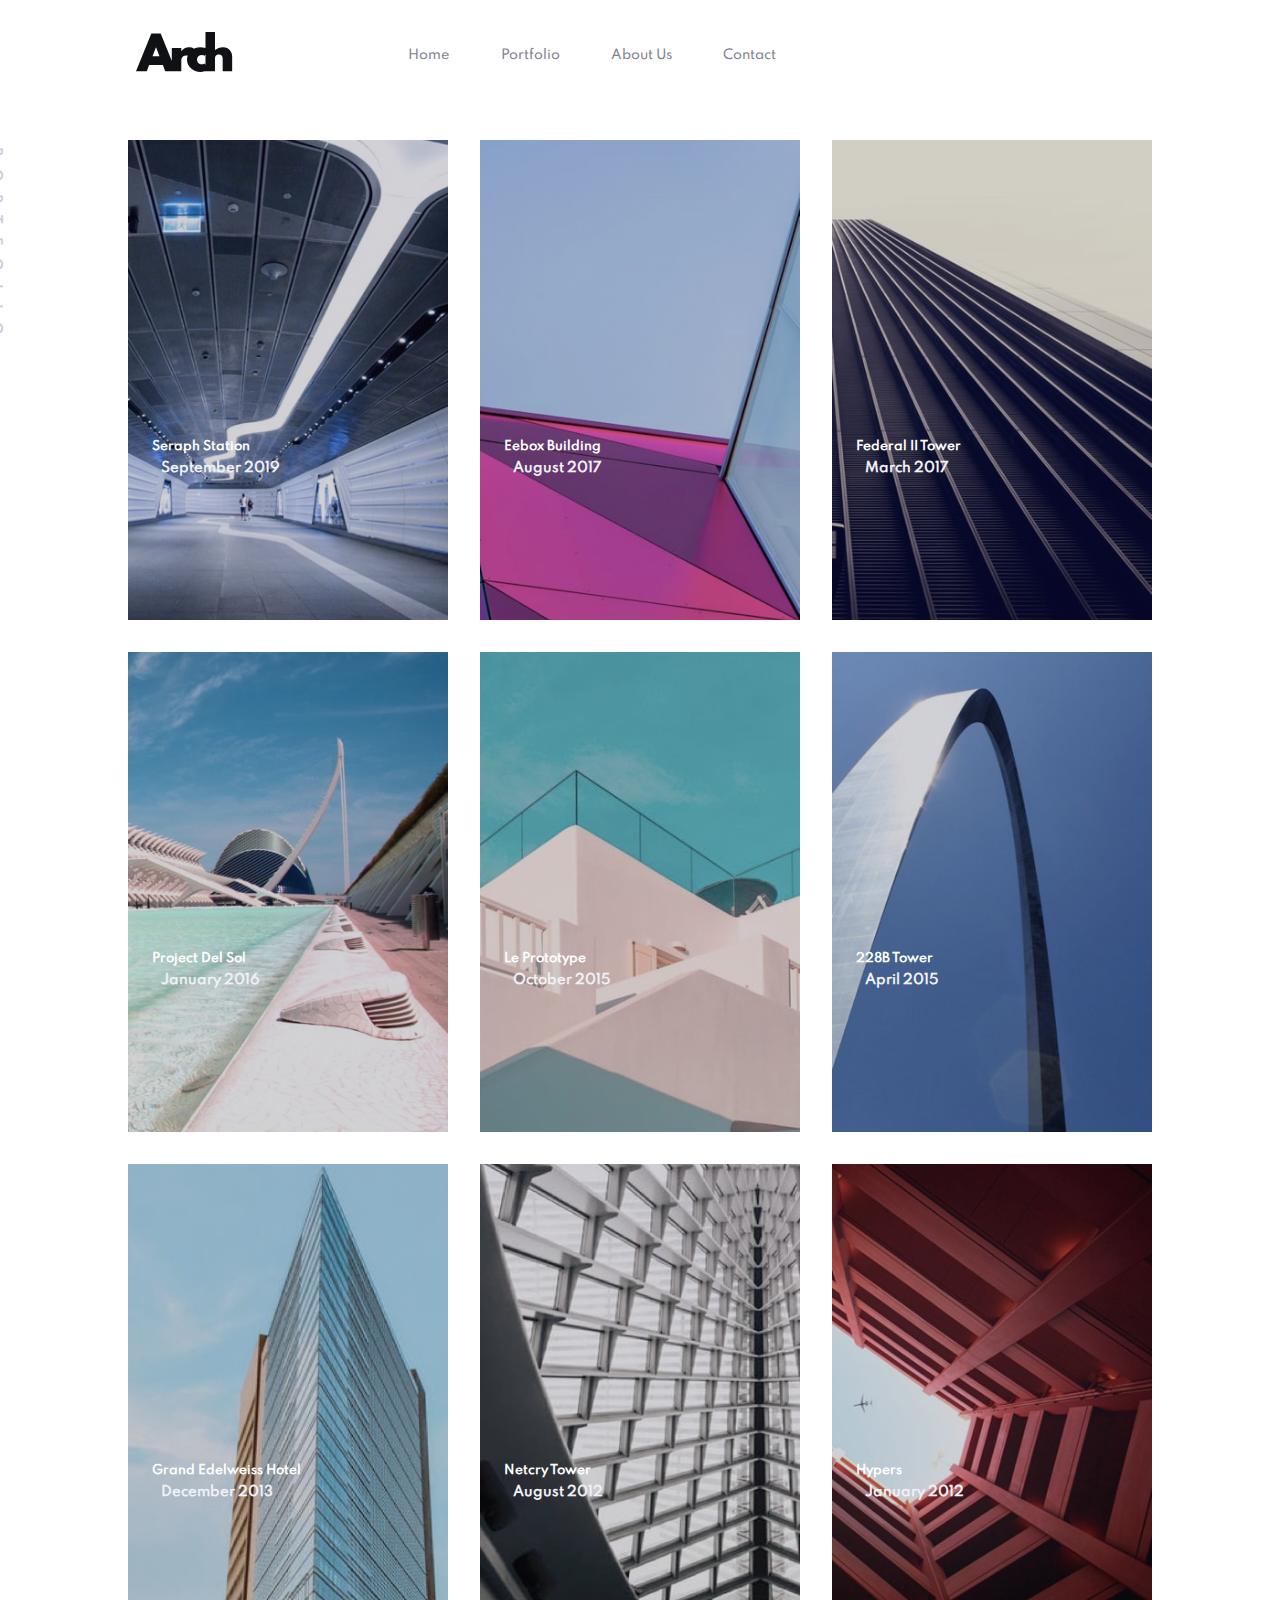
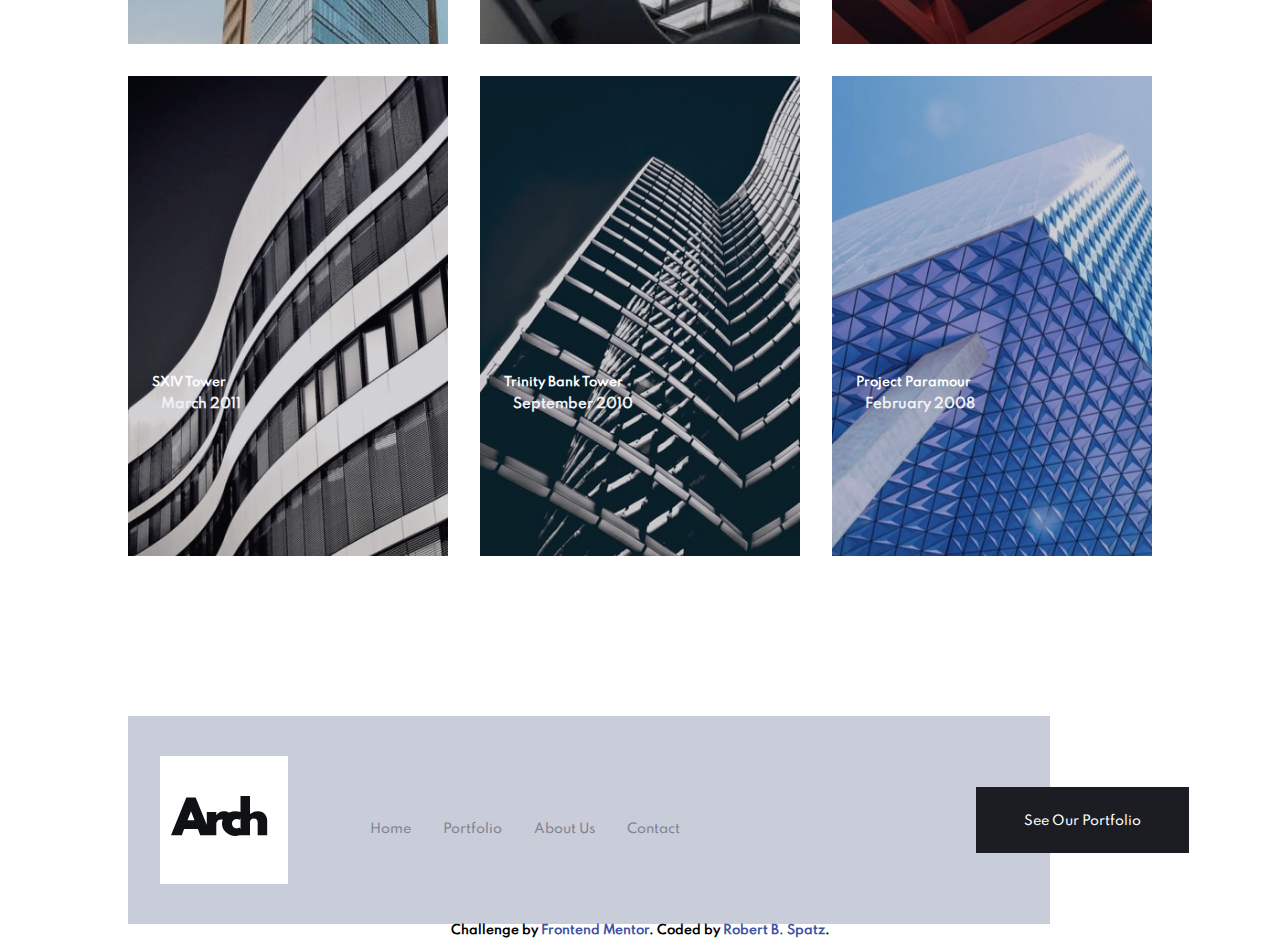
==== commit 8eadd371: "Update portfolio.html" ====
--- a/portfolio.html
+++ b/portfolio.html
@@ -32,8 +32,8 @@
           <ul class="show" id="menu">
             <li><a href="index.html">Home</a></li>
             <li><a href="portfolio.html">Portfolio</a></li>
-            <li><a href="#">About Us</a></li>
-            <li><a href="#">Contact</a></li>
+            <li><a href="about.html">About Us</a></li>
+            <li><a href="contact.html">Contact</a></li>
           </ul>        
       </div>
       <!-- END Flex -->
@@ -149,8 +149,8 @@
             <ul>
               <li><a href="index.html">Home</a></li>
               <li><a href="portfolio.html">Portfolio</a></li>
-              <li><a href="#">About Us</a></li>
-              <li><a href="#">Contact</a></li>
+              <li><a href="about.html">About Us</a></li>
+              <li><a href="contact.html">Contact</a></li>
             </ul>
 
             <div class="portfolio-btn">
@@ -160,13 +160,13 @@
         </div>
       </div>
 
-      <div class="attribution">
-        <h4>Challenge by <a href="https://www.frontendmentor.io?ref=challenge" target="_blank"
-          >Frontend Mentor</a>. Coded by <a href="https://www.linkedin.com/in/robertbspatz/" target="_blank"
-          >Robert B. Spatz</a>.</h4>
-      </div>
+    </footer>
 
-    </footer>
+    <div class="attribution">
+      <h4>Challenge by <a href="https://www.frontendmentor.io?ref=challenge" target="_blank"
+        >Frontend Mentor</a>. Coded by <a href="https://www.linkedin.com/in/robertbspatz/" target="_blank"
+        >Robert B. Spatz</a>.</h4>
+    </div>
 
     <script src="js/script.js"></script>
   </body>
--- a/css/style.css
+++ b/css/style.css
@@ -41,6 +41,11 @@
 h3 {
   font-family: 'Spartan-Medium';
   font-size: 2.5em;
+}
+
+h4 {
+  font-family: 'Spartan-Medium';
+  font-size: 0.75em;
 }
 
 p {
@@ -596,6 +601,22 @@
   margin: 0.5em 2.5em;
 }
 
+.portfolio-card-1:hover,
+.portfolio-card-2:hover,
+.portfolio-card-3:hover,
+.portfolio-card-4:hover,
+.portfolio-card-5:hover,
+.portfolio-card-6:hover,
+.portfolio-card-7:hover,
+.portfolio-card-8:hover,
+.portfolio-card-9:hover,
+.portfolio-card-10:hover,
+.portfolio-card-11:hover,
+.portfolio-card-12:hover {
+  opacity: 75%;
+  transition: 0.5s ease;
+}
+
 .portfolio-card-1 {
   background: linear-gradient(rgba(28, 23, 51, 0.2), rgba(28, 25, 37, 0.2)),
     url(../assets/portfolio/desktop/image-seraph.jpg) no-repeat center
@@ -838,12 +859,12 @@
 
 /* Attribution */
 .attribution {
-  font-size: 11px;
   text-align: center;
 }
 
 .attribution a {
   color: hsl(228, 45%, 44%);
+  text-decoration: none;
 }
 
 /* Mobile Design */
@@ -860,7 +881,7 @@
     top: 0;
     left: 0;
     z-index: 100;
-    height: 15vh;
+    height: 18vh;
     /* height: 40vh; */
     margin: 0;
     padding-top: 1em;
@@ -1141,7 +1162,7 @@
   .footer-home .logo {
     background: var(--medium-grey);
     position: absolute;
-    top: 180em;
+    top: 170em;
     left: 33%;
   }
 
@@ -1216,7 +1237,7 @@
   }
 
   .portfolio-section-1 {
-    margin-top: 6em;
+    margin-top: 8em;
   }
 
   .portfolio-card-1,
@@ -1431,5 +1452,7 @@
   /* Attribution */
   .attribution {
     margin-top: 5em;
-  }
-}
+    width: 70%;
+    margin: 3em auto;
+  }
+}
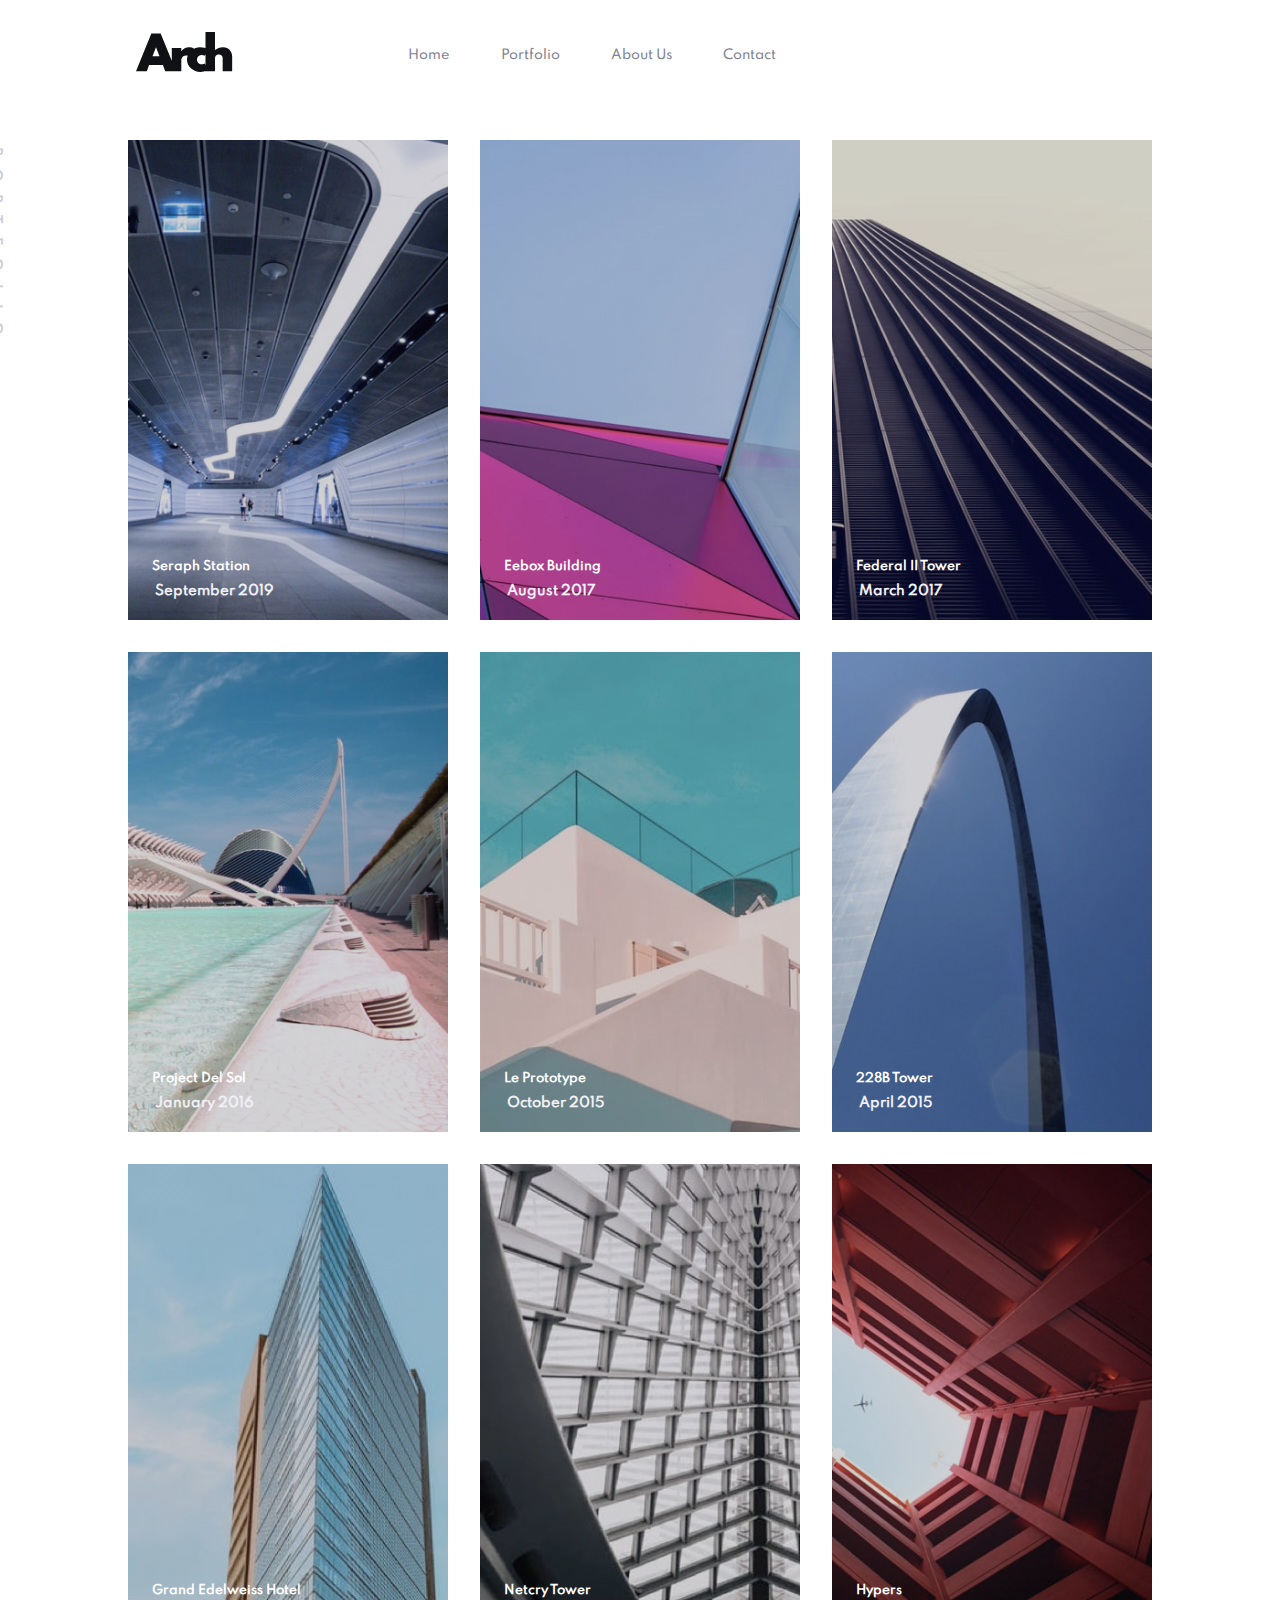
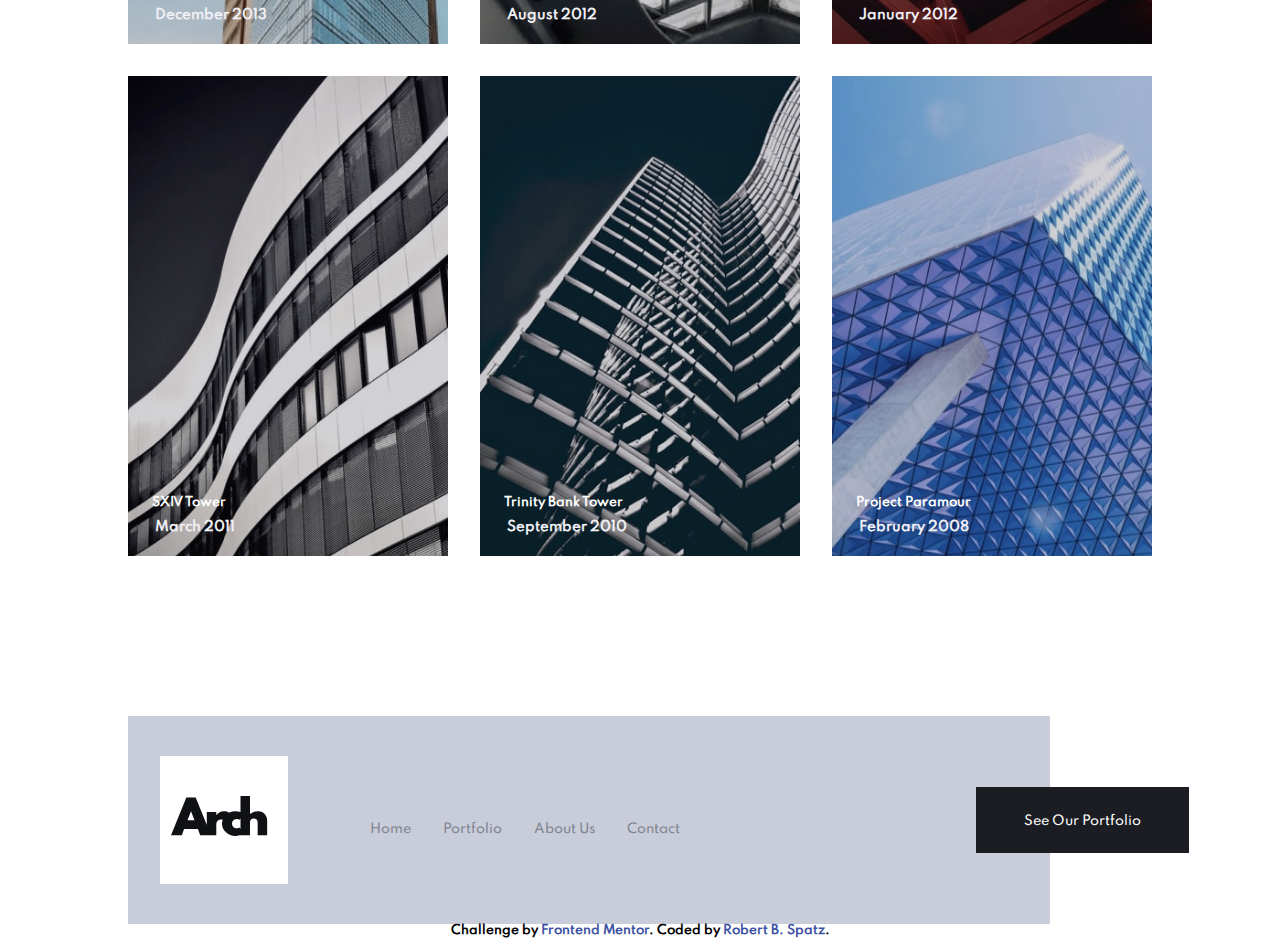
==== commit 10812503: "Update portfolio.html" ====
--- a/portfolio.html
+++ b/portfolio.html
@@ -33,7 +33,7 @@
             <li><a href="index.html">Home</a></li>
             <li><a href="portfolio.html">Portfolio</a></li>
             <li><a href="about.html">About Us</a></li>
-            <li><a href="contact.html">Contact</a></li>
+            <li><a href="portfolio.html">Contact</a></li>
           </ul>        
       </div>
       <!-- END Flex -->
@@ -150,7 +150,7 @@
               <li><a href="index.html">Home</a></li>
               <li><a href="portfolio.html">Portfolio</a></li>
               <li><a href="about.html">About Us</a></li>
-              <li><a href="contact.html">Contact</a></li>
+              <li><a href="portfolio.html">Contact</a></li>
             </ul>
 
             <div class="portfolio-btn">
--- a/css/style.css
+++ b/css/style.css
@@ -115,8 +115,21 @@
   right: 74em;
 }
 
+.rotate-about {
+  transform: rotate(90deg);
+  z-index: 100;
+  position: absolute;
+  top: 14em;
+  right: 76em;
+}
+
+span {
+  color: var(--medium-grey);
+}
+
 .rotate h4,
-.rotate-portfolio h4 {
+.rotate-portfolio h4,
+.rotate-about h4 {
   font-family: 'Spartan-Medium';
   font-size: 0.8em;
   letter-spacing: 1em;
@@ -387,7 +400,7 @@
   background: var(--very-dark-blue);
   padding: 1em 2.5em;
   display: inline-block;
-  margin: 0 0 0 47em;
+  margin: 0 0 0 45em;
 }
 
 .featured-btn a {
@@ -581,7 +594,7 @@
 .portfolio-card-12 h4 {
   font-family: 'Spartan-Medium';
   color: #fff;
-  margin: 25em 0 0 2em;
+  margin: 35em 0 0 2em;
 }
 
 .portfolio-card-1 h5,
@@ -598,7 +611,7 @@
 .portfolio-card-12 h5 {
   font-family: 'Spartan-Medium';
   color: var(--very-light-grey);
-  margin: 0.5em 2.5em;
+  margin: 0.75em 2em;
 }
 
 .portfolio-card-1:hover,
@@ -788,9 +801,10 @@
 
 .leaders-section h4 {
   font-family: 'Spartan-Medium';
+  font-size: 1em;
   font-weight: 400;
   color: var(--very-dark-grey);
-  margin: 21.5em 0 0 0;
+  margin: 14em 0 0 0.25em;
 }
 
 .leaders-section h5 {
@@ -798,7 +812,7 @@
   font-size: 0.8em;
   font-weight: 300;
   color: var(--dark-grey);
-  margin: 0.5em 0 0 0;
+  margin: 0.5em 0 0 0.25em;
 }
 
 .leaders-heading {
@@ -825,6 +839,20 @@
   margin-right: 2em;
 }
 
+.social .flex {
+  display: flex;
+  flex-direction: column;
+  align-items: unset;
+  margin: 0.5em;
+  opacity: 60%;
+}
+
+.social li {
+  list-style-type: none;
+  cursor: pointer;
+  margin-bottom: 1em;
+}
+
 .leaders-image-1:hover,
 .leaders-image-2:hover,
 .leaders-image-3:hover,
@@ -880,7 +908,7 @@
     position: fixed;
     top: 0;
     left: 0;
-    z-index: 100;
+    z-index: 1000;
     height: 18vh;
     /* height: 40vh; */
     margin: 0;
@@ -999,13 +1027,14 @@
   .welcome-section {
     display: flex;
     flex-direction: column;
+    margin: 3em 0 0 3em;
   }
 
   .welcome-content {
     display: flex;
     flex-direction: column;
     width: 100%;
-    margin: 0;
+    margin: 0 0 3em 0;
     padding: 0;
   }
 
@@ -1019,9 +1048,6 @@
     margin: 1em auto;
   }
 
-  .welcome-section {
-    margin-top: 7em;
-  }
   .welcome-image {
     display: none;
   }
@@ -1074,7 +1100,7 @@
   /* Featured Section */
 
   .featured-section {
-    height: 50vh;
+    height: 55vh;
     width: 100%;
     margin: 5em auto;
     margin-bottom: 50em;
@@ -1092,10 +1118,15 @@
 
   .featured-btn {
     position: absolute;
-    top: 171em;
+    top: 166em;
     width: 65%;
     margin: 0;
+    margin-bottom: 5em;
     padding: 1em 6.2em;
+  }
+
+  .featured-btn a {
+    width: 80%;
   }
 
   .featured-cards {
@@ -1162,14 +1193,15 @@
   .footer-home .logo {
     background: var(--medium-grey);
     position: absolute;
-    top: 170em;
+    top: 166em;
     left: 33%;
+    margin-top: 5em;
   }
 
   .footer-portfolio .logo {
     background: var(--medium-grey);
     position: absolute;
-    top: 200em;
+    top: 201em;
     left: 33%;
   }
 
@@ -1188,7 +1220,7 @@
   .footer-about-nav a {
     font-family: 'Spartan-Medium';
     text-decoration: none;
-    color: var(--medium-grey);
+    color: var(--dark-grey);
   }
 
   .footer-home-nav ul,
